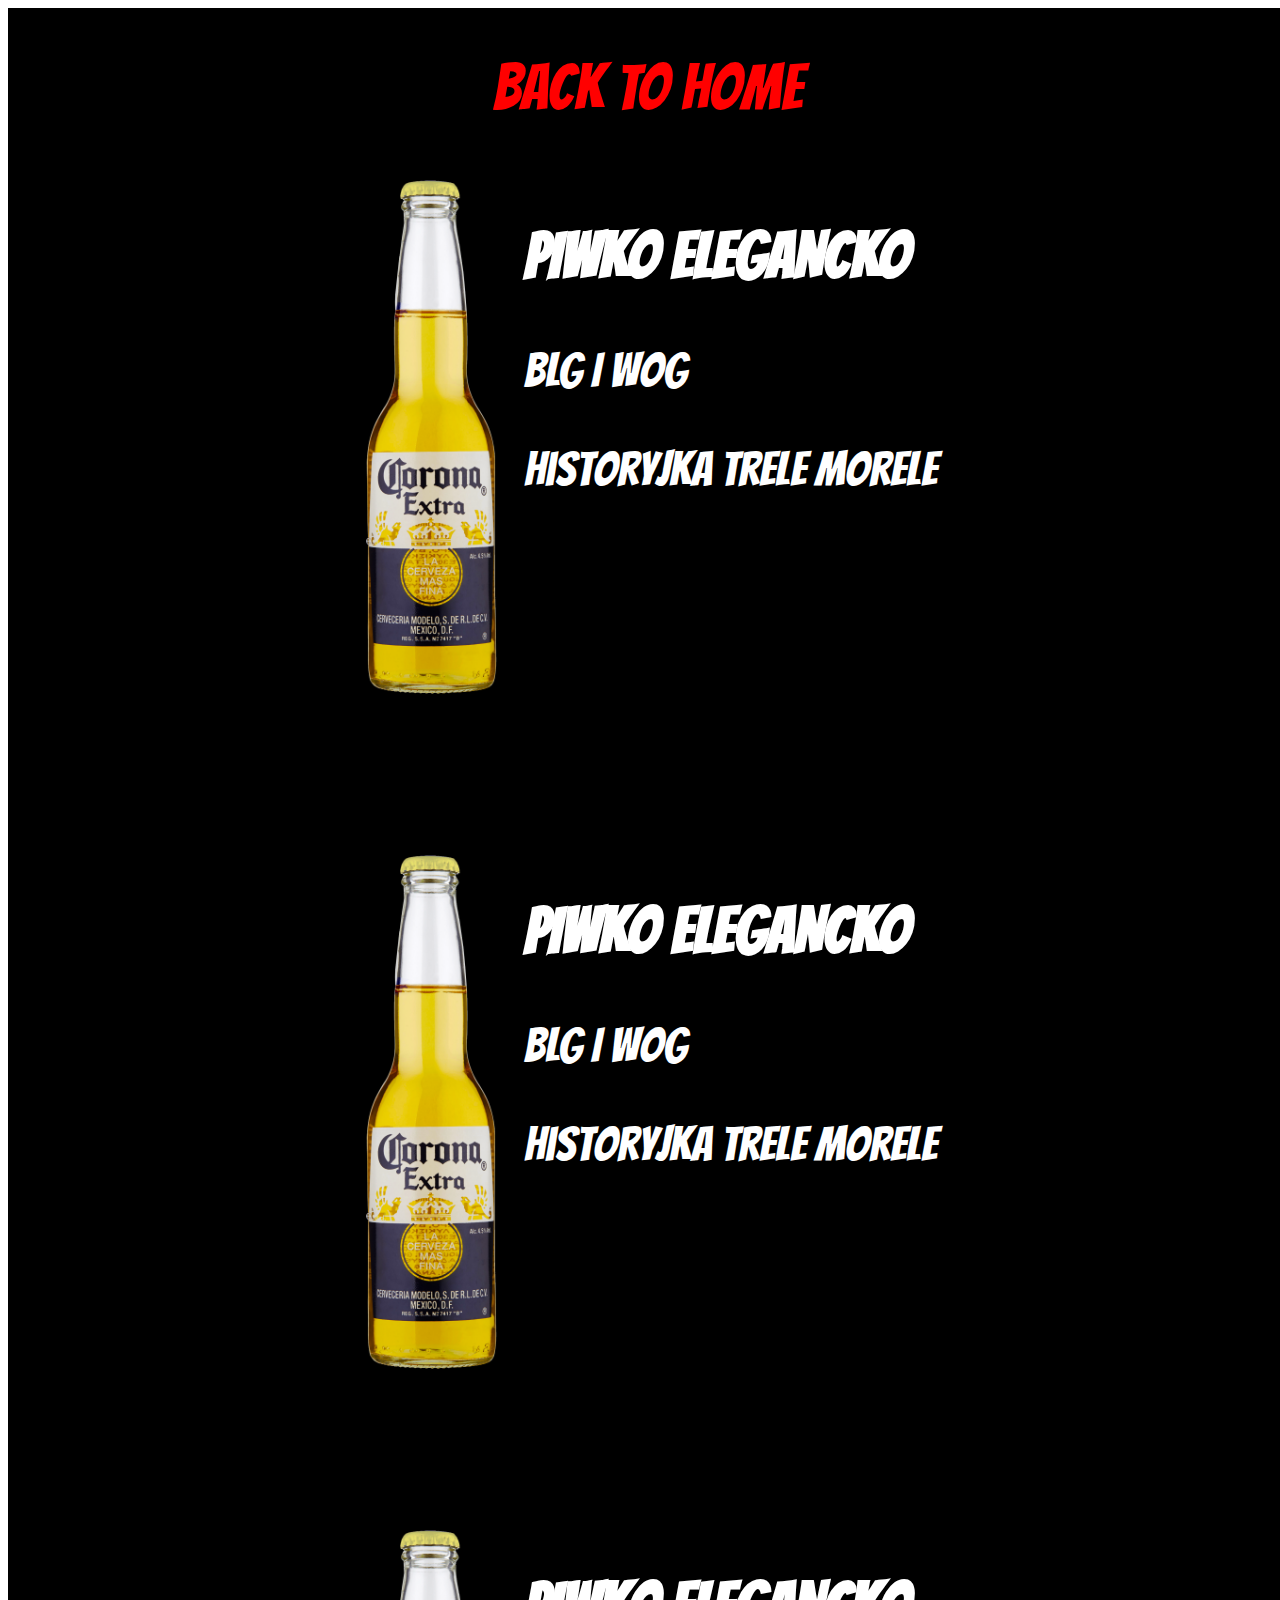
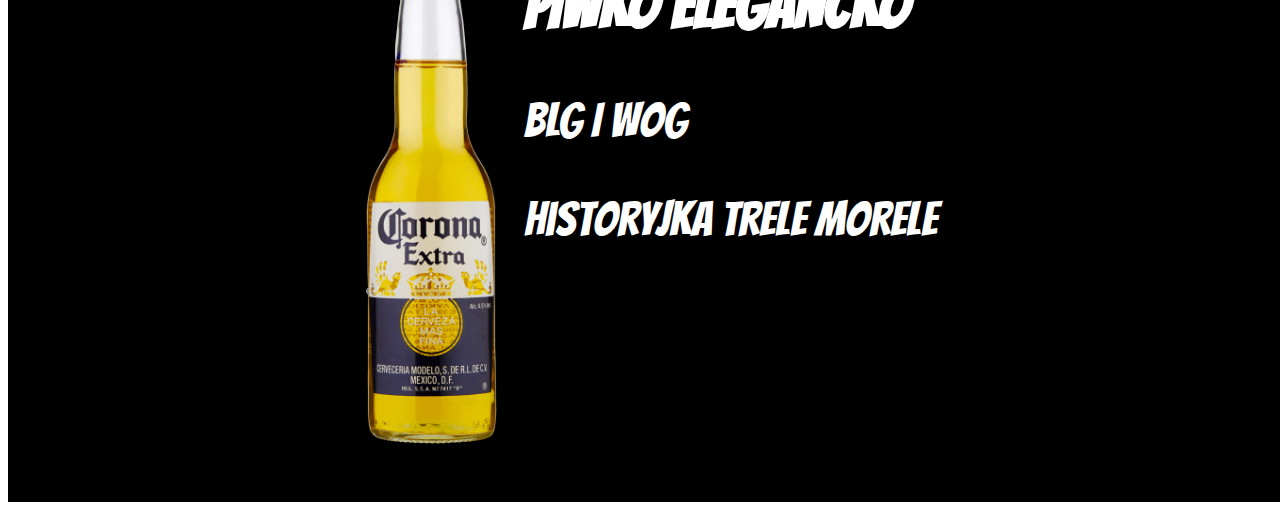
==== beers.html @ 7cee427c "content update" ====
<!DOCTYPE html>
<html lang="en">
<head>
    <meta charset="UTF-8">
    <meta http-equiv="X-UA-Compatible" content="IE=edge">
    <meta name="viewport" content="width=device-width, initial-scale=1.0">
    <link rel="stylesheet" href="styles/beerStyles.css">
    <link rel="preconnect" href="https://fonts.gstatic.com">
    <link href="https://fonts.googleapis.com/css2?family=Bangers&display=swap" rel="stylesheet">
    <title>HopeDope Homebrwery</title>
</head>
<body>
   
    



    <div class="beer-gallery">
        <a  class="back-button" href="./index.html">BACK TO HOME</a>
        <div class="card">
            <img src="./img/corona.png"/>
            <div class="textBox">
                <h2> PIWKO ELEGANCKO</h2>
                <p>BLG I WOG</p>
                <p>historyjka trele morele</p>
                
            </div>

        </div>


    </div>


    <div class="beer-gallery">
        <div class="card">
            <img src="./img/corona.png"/>
            <div class="textBox">
                <h2> PIWKO ELEGANCKO</h2>
                <p>BLG I WOG</p>
                <p>historyjka trele morele</p>
            </div>

        </div>


    </div>


    <div class="beer-gallery">
        <div class="card">
            <img src="./img/corona.png"/>
            <div class="textBox">
                <h2> PIWKO ELEGANCKO</h2>
                <p>BLG I WOG</p>
                <p>historyjka trele morele</p>
            </div>

        </div>


    </div>
    
</body>
</html>
---- styles/beerStyles.css ----
.beer-gallery{
    padding-top: 5vh;
    
    width: 100vw;
    height: 100%;
    background: black;
    display: flex;
    flex-direction: column;
    justify-content: center;
    align-items: center;
    font-family: 'Bangers', cursive;
    
    
}

.beer-gallery .card{
    
    display: flex;
    flex-direction: row;
    height: 60vh;
    background: black;
    margin-top: 5vh;
    margin-bottom: 5vh;
    margin-left: 5vh;
    margin-right: 5vh;
}

.beer-gallery .card .textBox{
    color: white;
    background: black;
    padding-left: 5px;
    padding-right: 5px;
    
}

/*small size screen */
.beer-gallery .card .textBox h2{
    font-size: 2rem;
    line-height: 2.5rem;
    
}


.beer-gallery .card .textBox p{
    font-size: 1.2rem;
    
}

.beer-gallery .card img{
    height: 100%;
   
 
}
.back-button{
    text-decoration: none;
    color: red;
    font-family: 'Bangers', cursive;
    font-size: 2rem;
}



/* ;arger screens */
@media (min-width: 400px){

    .beer-gallery .card .textBox{
        color: white;
        background: black;
        padding-left: 10px;
        padding-right: 10px;
        
    }

    .beer-gallery .card .textBox h2{
        font-size: 4rem;
        line-height: 4.5rem;
        
    }
    
    
    .beer-gallery .card .textBox p{
        font-size: 3rem;
        
    }
    .back-button{
        text-decoration: none;
        color: red;
        font-family: 'Bangers', cursive;
        font-size: 4rem;
    }


}
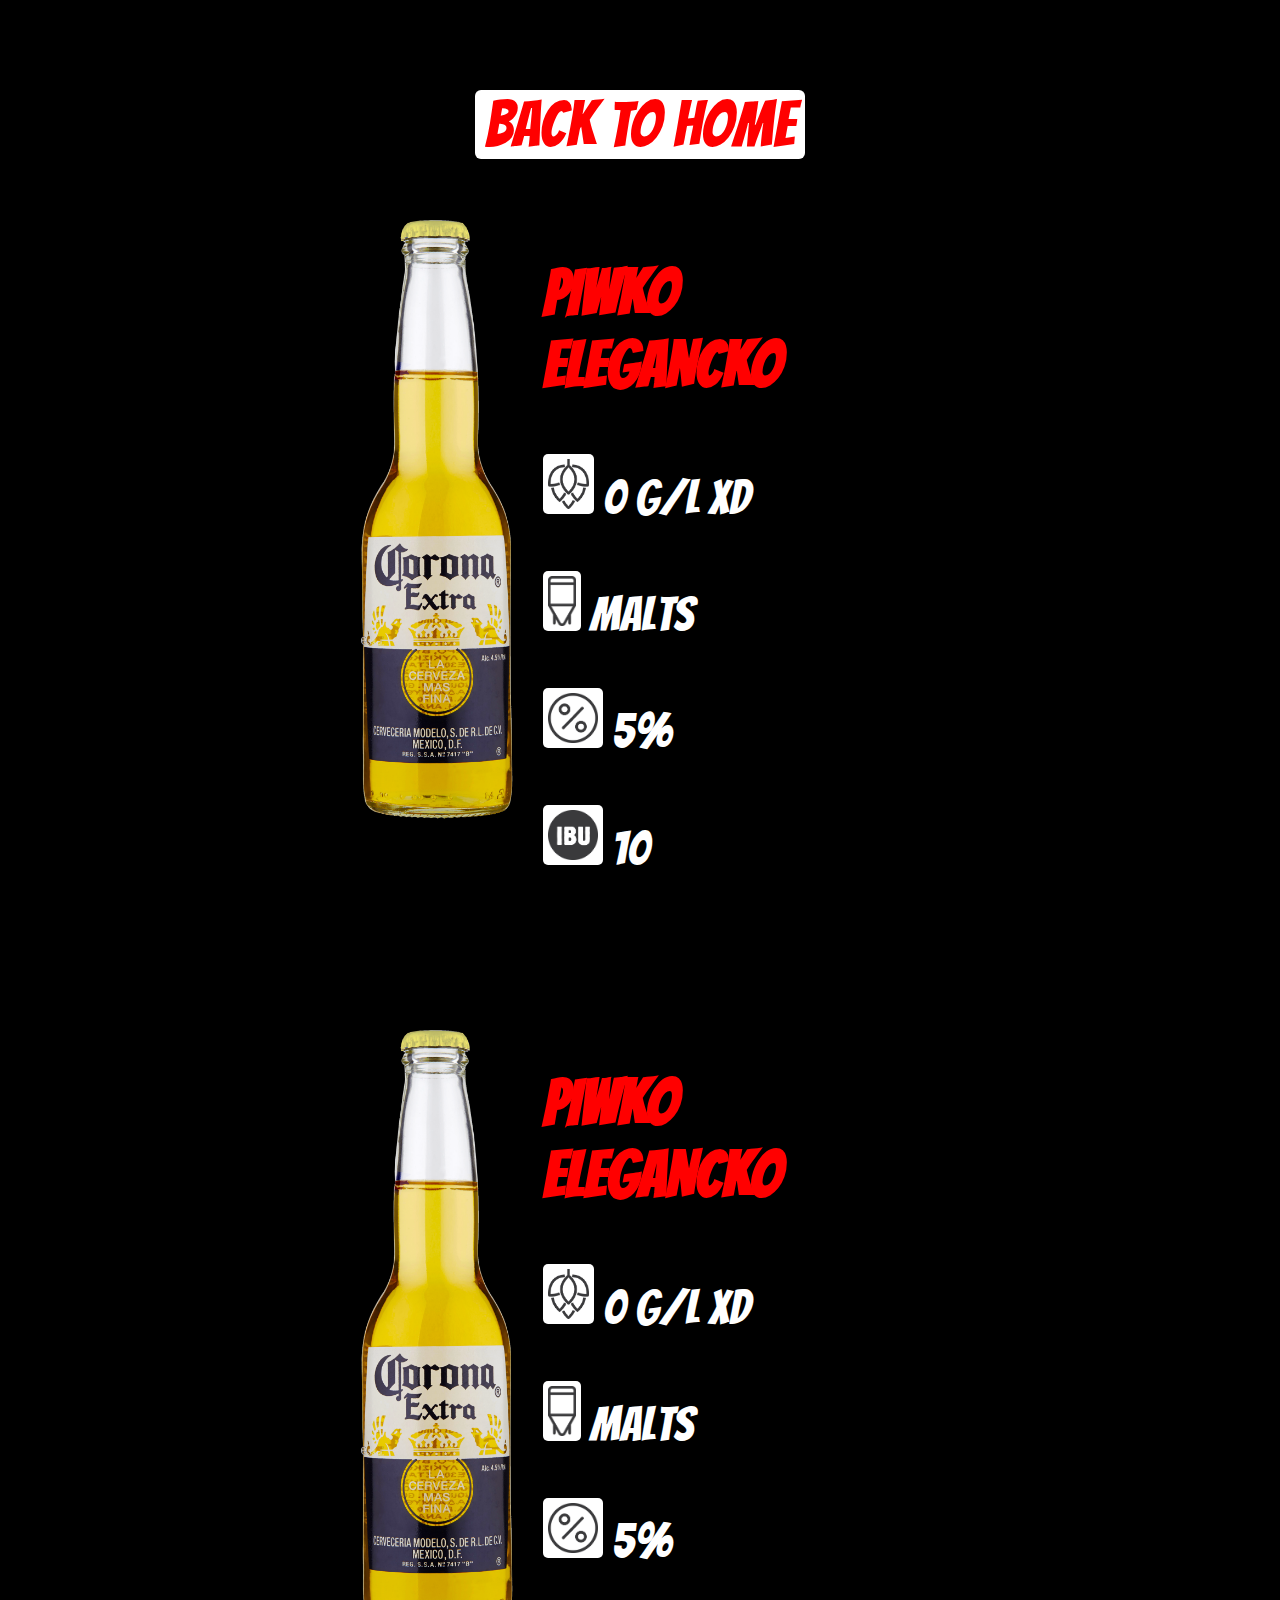
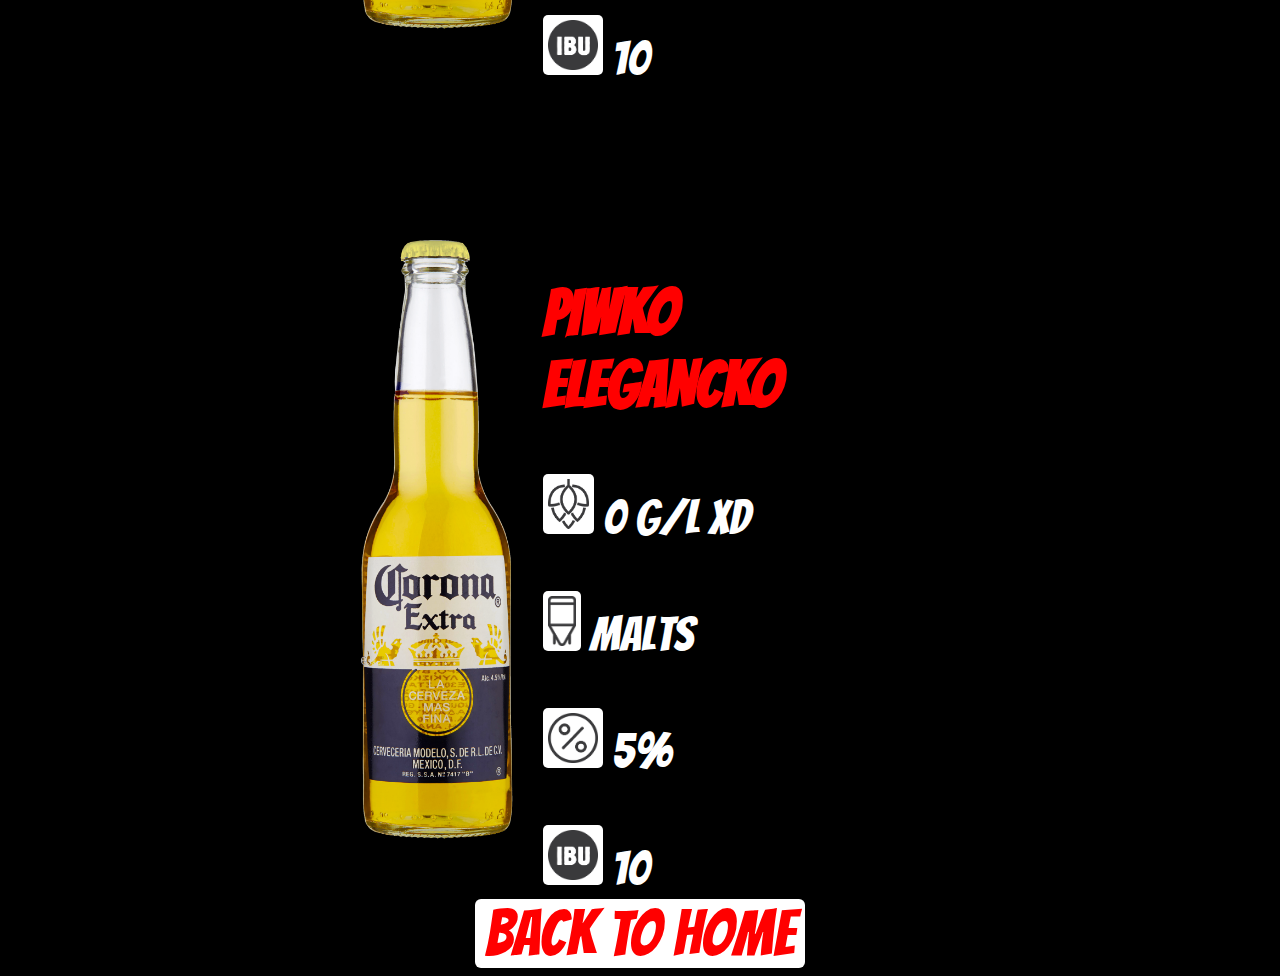
==== commit 66a095ee: "content update" ====
--- a/beers.html
+++ b/beers.html
@@ -21,9 +21,32 @@
             <img src="./img/corona.png"/>
             <div class="textBox">
                 <h2> PIWKO ELEGANCKO</h2>
-                <p>BLG I WOG</p>
-                <p>historyjka trele morele</p>
+        
+                <p><img src="./img/hop.png"/> 0 g/l xd</p>
+                <p><img src="./img/cask.png"/> malts</p>
+                <p><img src="./img/alcohol.png"/> 5%</p>
+                <p><img src="./img/ibu.png"/> 10</p>
+               
                 
+            </div>
+           
+        </div>
+
+
+    </div>
+
+
+    <div class="beer-gallery">
+        <div class="card">
+            <img src="./img/corona.png"/>
+            <div class="textBox">
+                <h2> PIWKO ELEGANCKO</h2>
+        
+                <p><img src="./img/hop.png"/> 0 g/l xd</p>
+                <p><img src="./img/cask.png"/> malts</p>
+                <p><img src="./img/alcohol.png"/> 5%</p>
+                <p><img src="./img/ibu.png"/> 10</p>
+               
             </div>
 
         </div>
@@ -37,28 +60,17 @@
             <img src="./img/corona.png"/>
             <div class="textBox">
                 <h2> PIWKO ELEGANCKO</h2>
-                <p>BLG I WOG</p>
-                <p>historyjka trele morele</p>
+        
+                <p><img src="./img/hop.png"/> 0 g/l xd</p>
+                <p><img src="./img/cask.png"/> malts</p>
+                <p><img src="./img/alcohol.png"/> 5%</p>
+                <p><img src="./img/ibu.png"/> 10</p>
+             
             </div>
 
         </div>
 
-
-    </div>
-
-
-    <div class="beer-gallery">
-        <div class="card">
-            <img src="./img/corona.png"/>
-            <div class="textBox">
-                <h2> PIWKO ELEGANCKO</h2>
-                <p>BLG I WOG</p>
-                <p>historyjka trele morele</p>
-            </div>
-
-        </div>
-
-
+        <a  class="back-button" href="./index.html">BACK TO HOME</a>
     </div>
     
 </body>
--- a/styles/beerStyles.css
+++ b/styles/beerStyles.css
@@ -1,9 +1,8 @@
-
+*{
+    background-color: black;
+}
 .beer-gallery{
-    padding-top: 5vh;
-    
-    width: 100vw;
-    height: 100%;
+    margin-top: 10vh;
     background: black;
     display: flex;
     flex-direction: column;
@@ -18,7 +17,7 @@
     
     display: flex;
     flex-direction: row;
-    height: 60vh;
+    height: 70vh;
     background: black;
     margin-top: 5vh;
     margin-bottom: 5vh;
@@ -38,13 +37,27 @@
 .beer-gallery .card .textBox h2{
     font-size: 2rem;
     line-height: 2.5rem;
+    color: red;
+    max-width: 40%;
     
 }
-
+.beer-gallery .card  p{
+    color: white;
+    font-size: 1.2rem;
+    
+}
 
 .beer-gallery .card .textBox p{
     font-size: 1.2rem;
     
+}
+
+.beer-gallery .card .textBox p img{
+    padding: 5px 5px 5px 5px;
+    height: 20px;
+    width: 20px;
+    background-color: white;
+    border-radius: 5px;
 }
 
 .beer-gallery .card img{
@@ -57,6 +70,10 @@
     color: red;
     font-family: 'Bangers', cursive;
     font-size: 2rem;
+    background: white;
+    border-radius: 6px;
+    padding-left: 10px;
+    padding-right: 10px;
 }
 
 
@@ -69,6 +86,7 @@
         background: black;
         padding-left: 10px;
         padding-right: 10px;
+        max-width: 40%;
         
     }
 
@@ -83,11 +101,21 @@
         font-size: 3rem;
         
     }
+
+    .beer-gallery .card .textBox p img{
+        height: 50px;
+        width: auto;
+        
+    }
     .back-button{
         text-decoration: none;
         color: red;
         font-family: 'Bangers', cursive;
         font-size: 4rem;
+        background: white;
+        border-radius: 6px;
+        padding-left: 10px;
+        padding-right: 10px;
     }
 
 
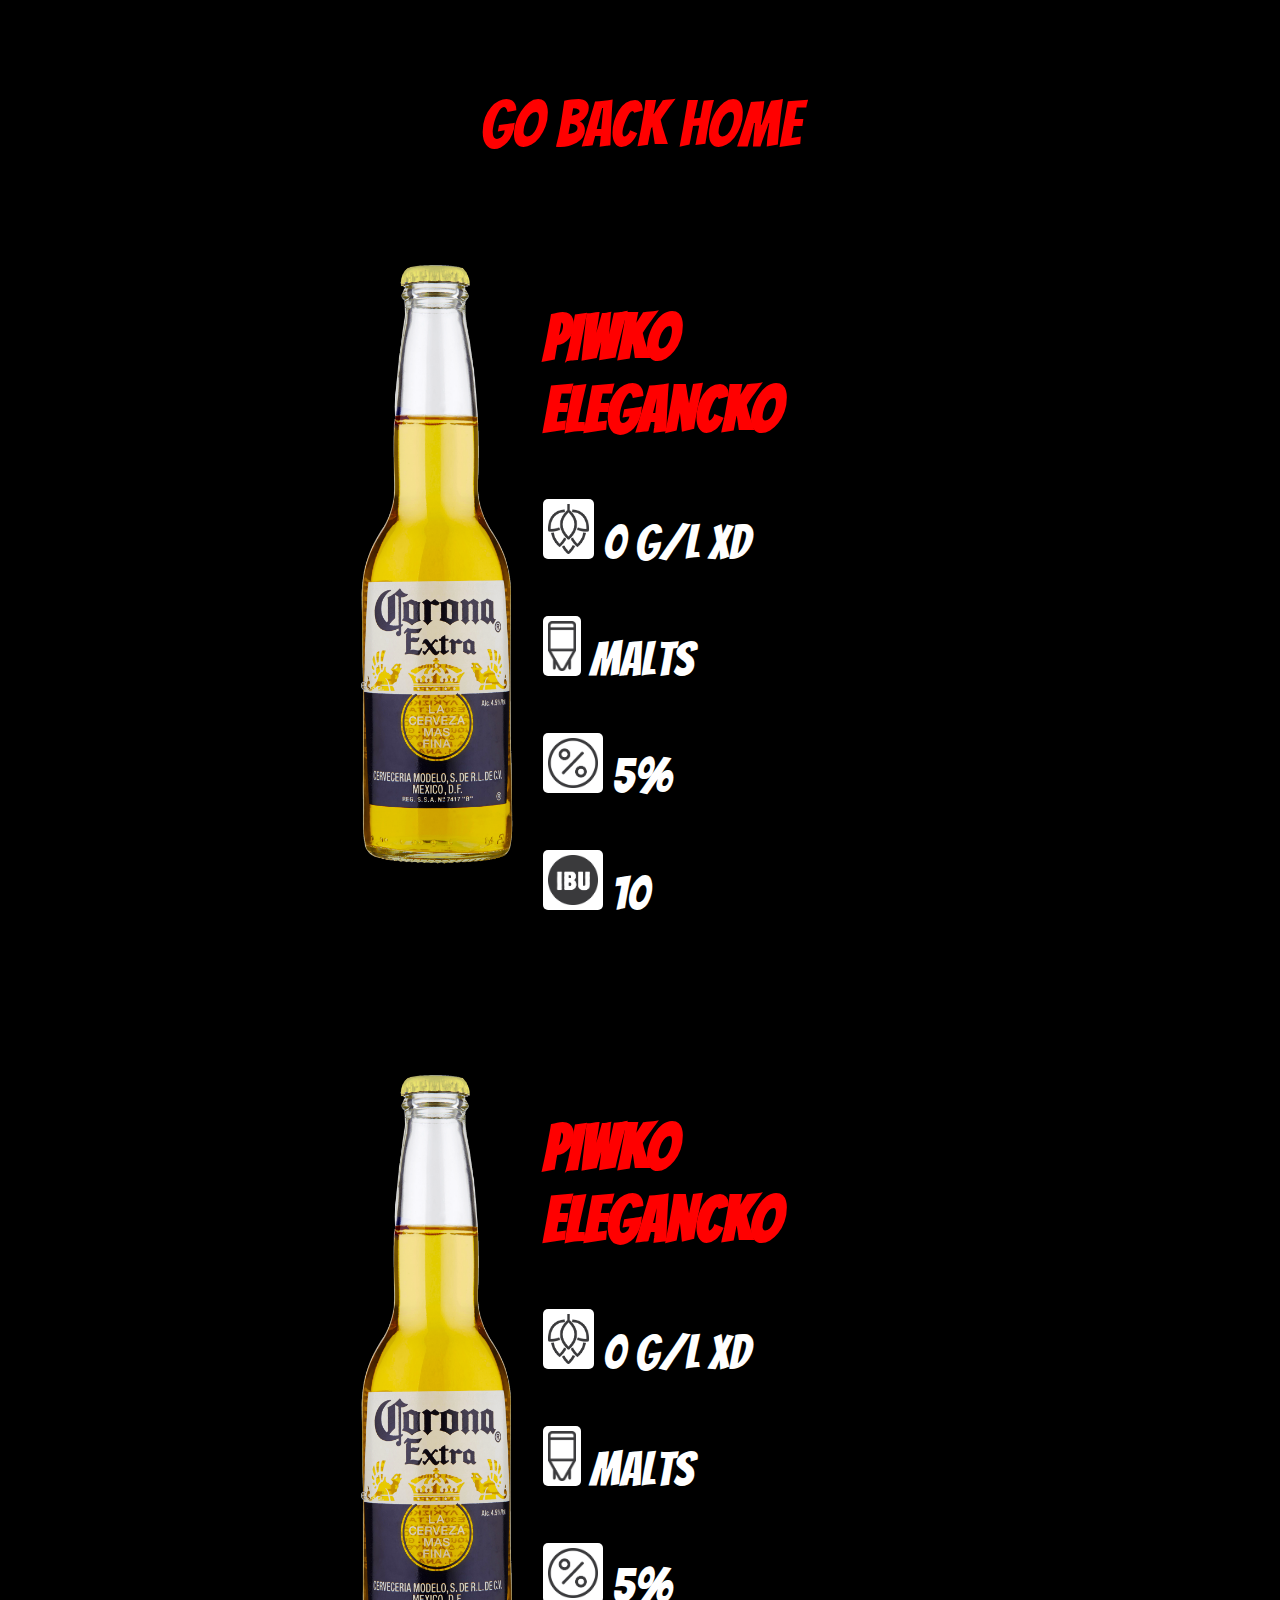
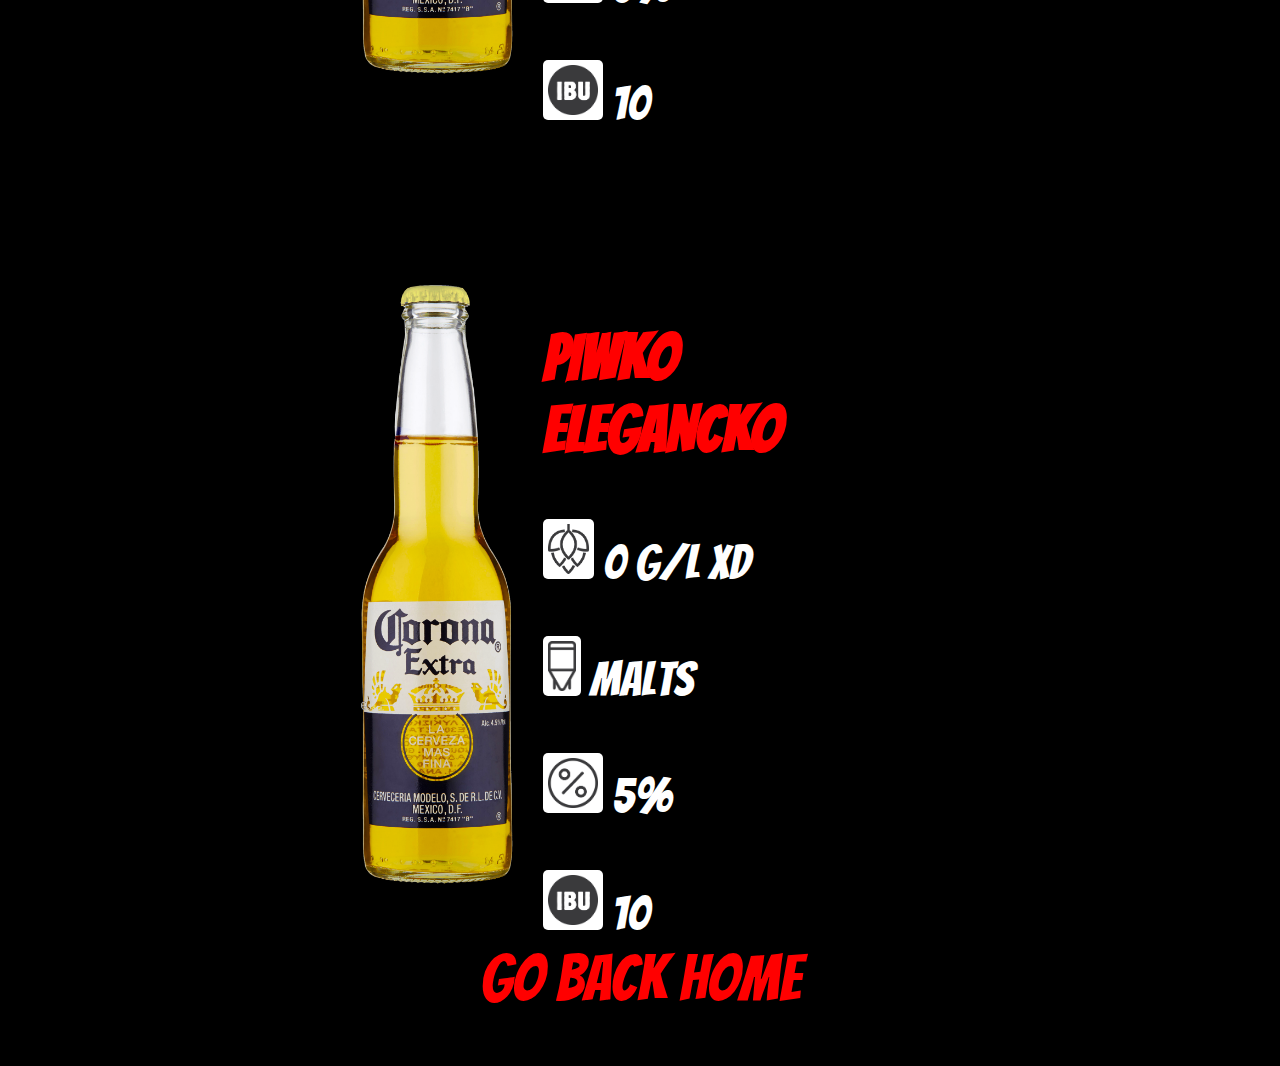
==== commit 4fd8c95e: "content update" ====
--- a/beers.html
+++ b/beers.html
@@ -16,7 +16,7 @@
 
 
     <div class="beer-gallery">
-        <a  class="back-button" href="./index.html">BACK TO HOME</a>
+        <a  class="back-button" href="./index.html">GO BACK HOME</a>
         <div class="card">
             <img src="./img/corona.png"/>
             <div class="textBox">
@@ -70,7 +70,7 @@
 
         </div>
 
-        <a  class="back-button" href="./index.html">BACK TO HOME</a>
+        <a  class="back-button" href="./index.html">GO BACK HOME</a>
     </div>
     
 </body>
--- a/styles/beerStyles.css
+++ b/styles/beerStyles.css
@@ -70,12 +70,15 @@
     color: red;
     font-family: 'Bangers', cursive;
     font-size: 2rem;
+    background: black;
+    border-radius: 6px;
+    padding-left: 20px;
+    padding-right: 20px;
+    margin-bottom: 5vh;
+}
+.back-button:hover{
     background: white;
-    border-radius: 6px;
-    padding-left: 10px;
-    padding-right: 10px;
 }
-
 
 
 /* ;arger screens */
@@ -112,10 +115,14 @@
         color: red;
         font-family: 'Bangers', cursive;
         font-size: 4rem;
+        background: black;
+        border-radius: 6px;
+        padding-left: 20px;
+        padding-right: 20px;
+        margin-bottom: 5vh;
+    }
+    .back-button:hover{
         background: white;
-        border-radius: 6px;
-        padding-left: 10px;
-        padding-right: 10px;
     }
 
 
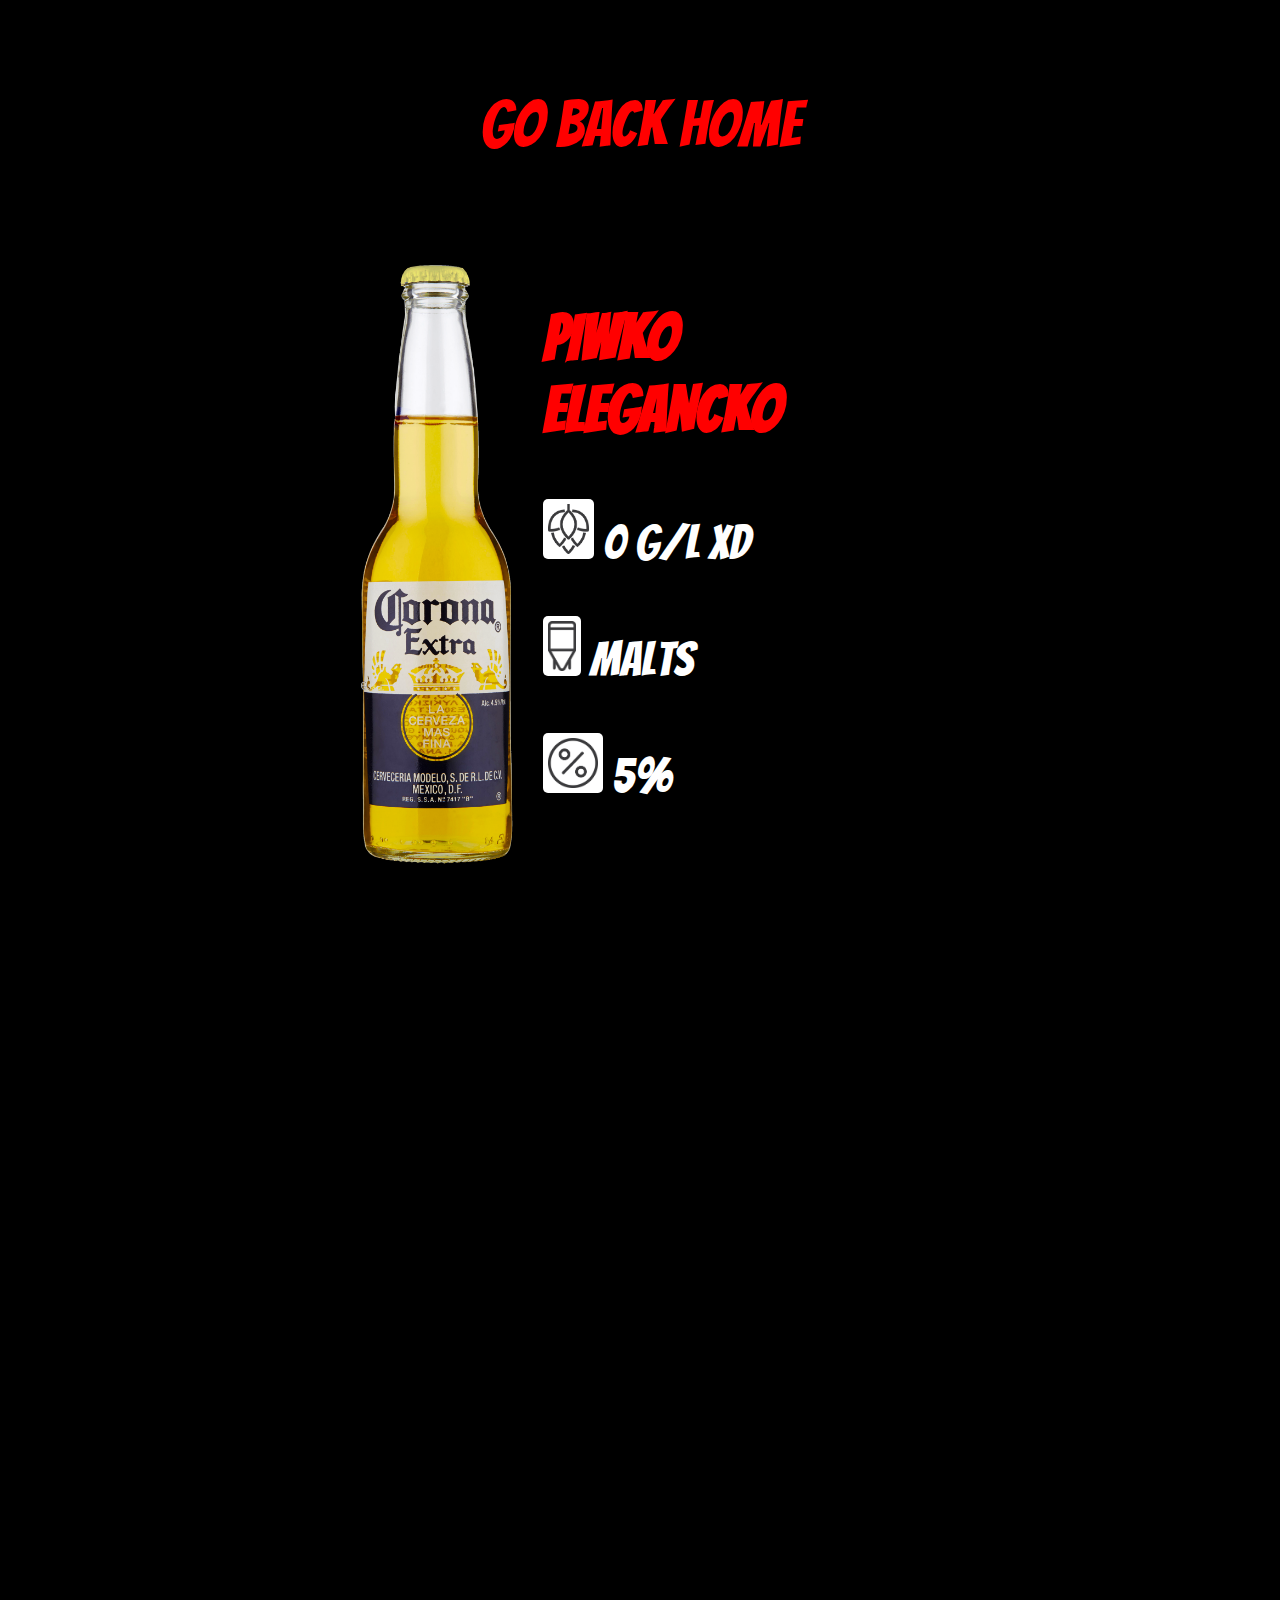
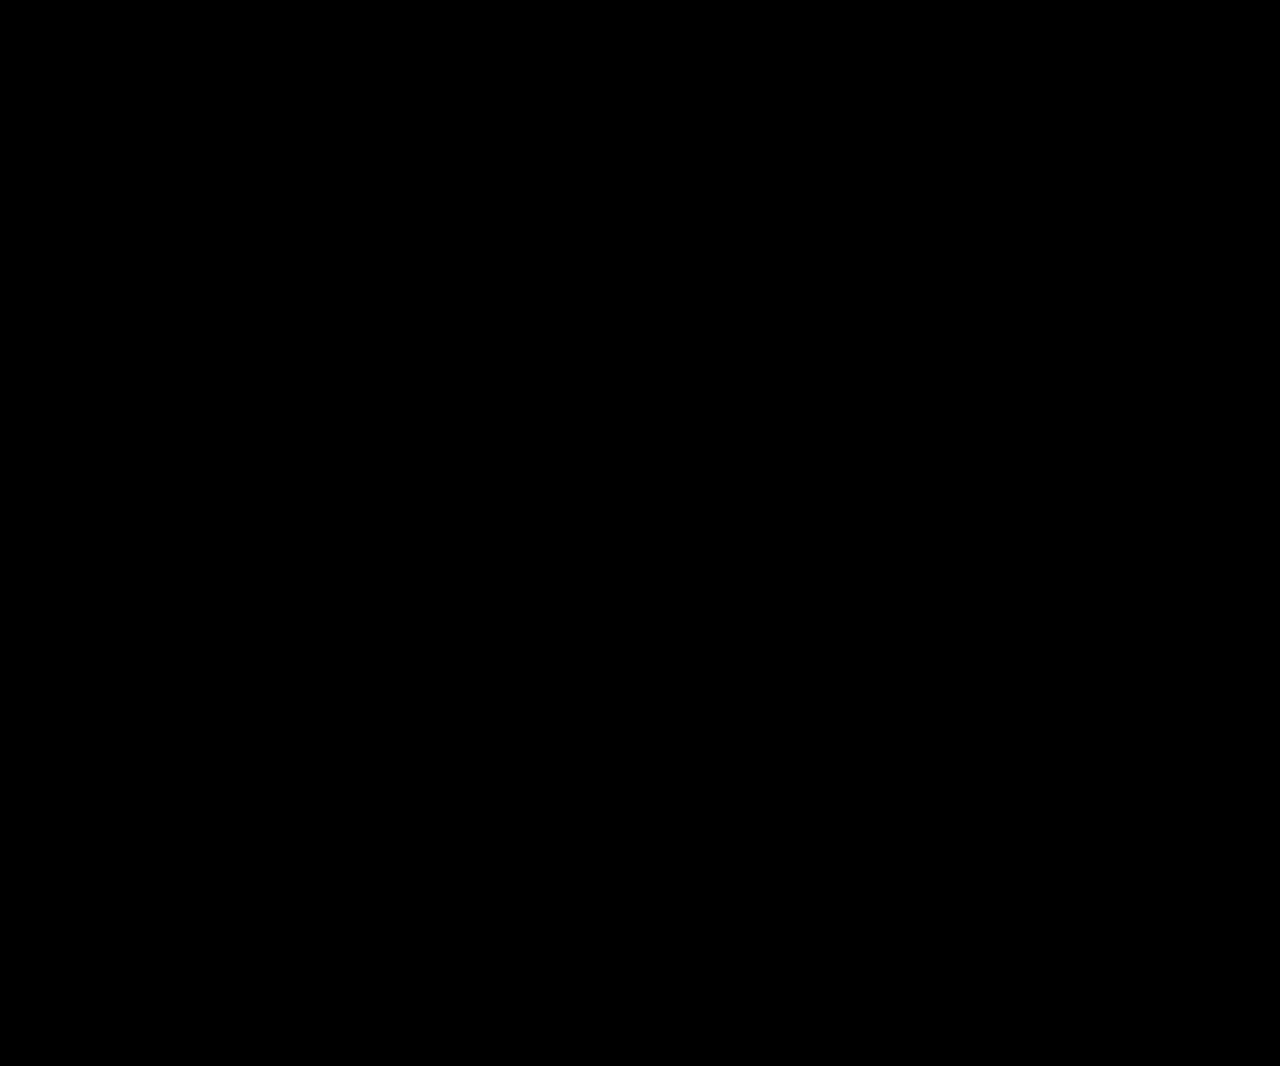
==== commit 5859dfc6: "content update" ====
--- a/beers.html
+++ b/beers.html
@@ -7,6 +7,7 @@
     <link rel="stylesheet" href="styles/beerStyles.css">
     <link rel="preconnect" href="https://fonts.gstatic.com">
     <link href="https://fonts.googleapis.com/css2?family=Bangers&display=swap" rel="stylesheet">
+    <link rel="stylesheet" href="https://unpkg.com/aos@next/dist/aos.css" />
     <title>HopeDope Homebrwery</title>
 </head>
 <body>
@@ -18,15 +19,14 @@
     <div class="beer-gallery">
         <a  class="back-button" href="./index.html">GO BACK HOME</a>
         <div class="card">
-            <img src="./img/corona.png"/>
-            <div class="textBox">
-                <h2> PIWKO ELEGANCKO</h2>
+            <img  data-aos="fade-right" src="./img/corona.png"/>
+            <div data-aos="fade-left" class="textBox">
+                <h2 data-aos="fade-left"> PIWKO ELEGANCKO</h2>
         
-                <p><img src="./img/hop.png"/> 0 g/l xd</p>
-                <p><img src="./img/cask.png"/> malts</p>
-                <p><img src="./img/alcohol.png"/> 5%</p>
-                <p><img src="./img/ibu.png"/> 10</p>
-               
+                <p data-aos="fade-left"><img src="./img/hop.png"/> 0 g/l xd</p>
+                <p data-aos="fade-left"><img src="./img/cask.png"/> malts</p>
+                <p data-aos="fade-left"><img src="./img/alcohol.png"/> 5%</p>
+                <p data-aos="fade-left"><img src="./img/ibu.png"/> 10</p>
                 
             </div>
            
@@ -38,14 +38,14 @@
 
     <div class="beer-gallery">
         <div class="card">
-            <img src="./img/corona.png"/>
-            <div class="textBox">
-                <h2> PIWKO ELEGANCKO</h2>
+            <img  data-aos="fade-right" src="./img/corona.png"/>
+            <div  class="textBox">
+                <h2 data-aos="fade-left"> PIWKO ELEGANCKO</h2>
         
-                <p><img src="./img/hop.png"/> 0 g/l xd</p>
-                <p><img src="./img/cask.png"/> malts</p>
-                <p><img src="./img/alcohol.png"/> 5%</p>
-                <p><img src="./img/ibu.png"/> 10</p>
+                <p data-aos="fade-left"><img src="./img/hop.png"/> 0 g/l xd</p>
+                <p data-aos="fade-left"><img src="./img/cask.png"/> malts</p>
+                <p data-aos="fade-left"><img src="./img/alcohol.png"/> 5%</p>
+                <p data-aos="fade-left"><img src="./img/ibu.png"/> 10</p>
                
             </div>
 
@@ -57,21 +57,29 @@
 
     <div class="beer-gallery">
         <div class="card">
-            <img src="./img/corona.png"/>
-            <div class="textBox">
-                <h2> PIWKO ELEGANCKO</h2>
+            <img  data-aos="fade-right" src="./img/corona.png"/>
+            <div  data-aos="fade-left" class="textBox">
+                <h2 data-aos="fade-left"> PIWKO ELEGANCKO</h2>
         
-                <p><img src="./img/hop.png"/> 0 g/l xd</p>
-                <p><img src="./img/cask.png"/> malts</p>
-                <p><img src="./img/alcohol.png"/> 5%</p>
-                <p><img src="./img/ibu.png"/> 10</p>
+                <p data-aos="fade-left"><img src="./img/hop.png"/> 0 g/l xd</p>
+                <p data-aos="fade-left"><img src="./img/cask.png"/> malts</p>
+                <p data-aos="fade-left"><img src="./img/alcohol.png"/> 5%</p>
+                <p data-aos="fade-left"><img src="./img/ibu.png"/> 10</p>
              
             </div>
 
         </div>
 
-        <a  class="back-button" href="./index.html">GO BACK HOME</a>
+        <a data-aos="fade-bottom"  class="back-button" href="./index.html">GO BACK HOME</a>
     </div>
-    
+
+
+    <script src="https://unpkg.com/aos@next/dist/aos.js"></script>
+    <script>
+         AOS.init({
+            delay: 200, // values from 0 to 3000, with step 50ms
+            duration: 2000, // values from 0 to 3000, with step 50ms
+         });
+    </script>
 </body>
 </html>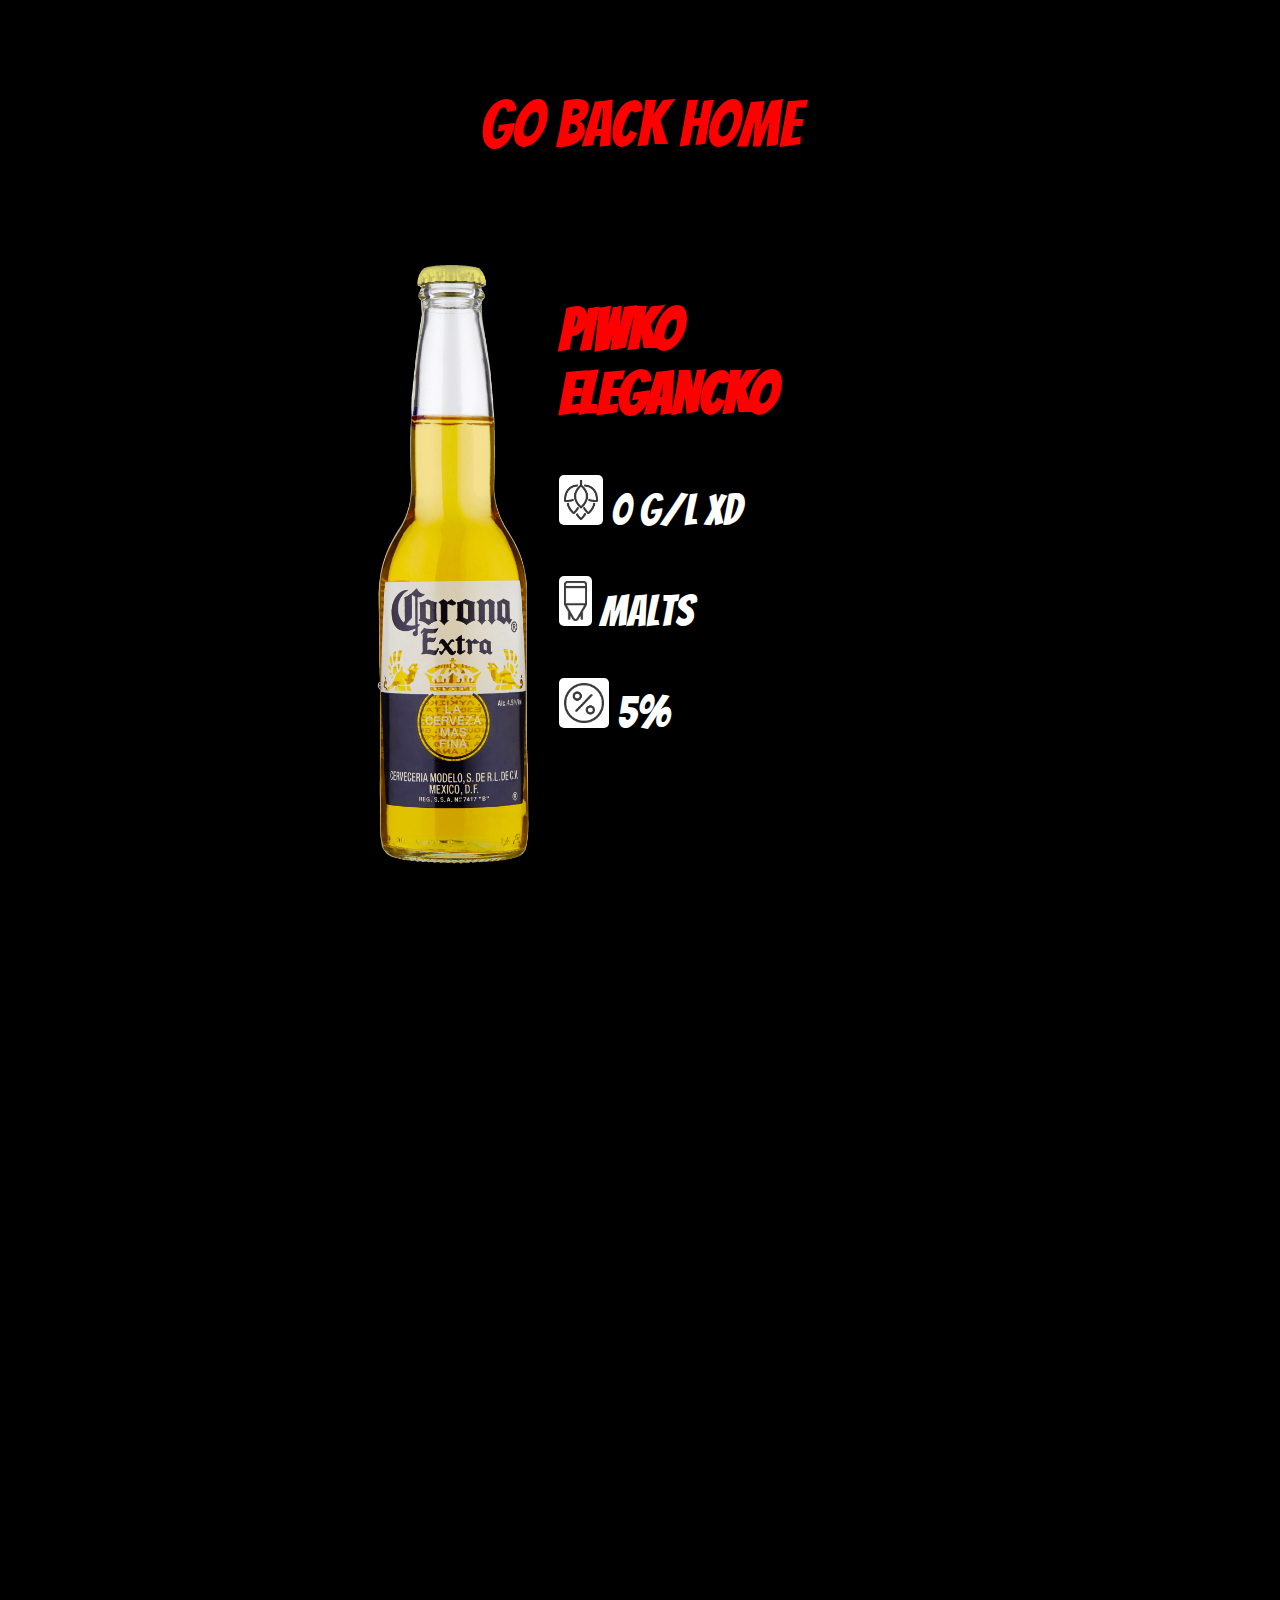
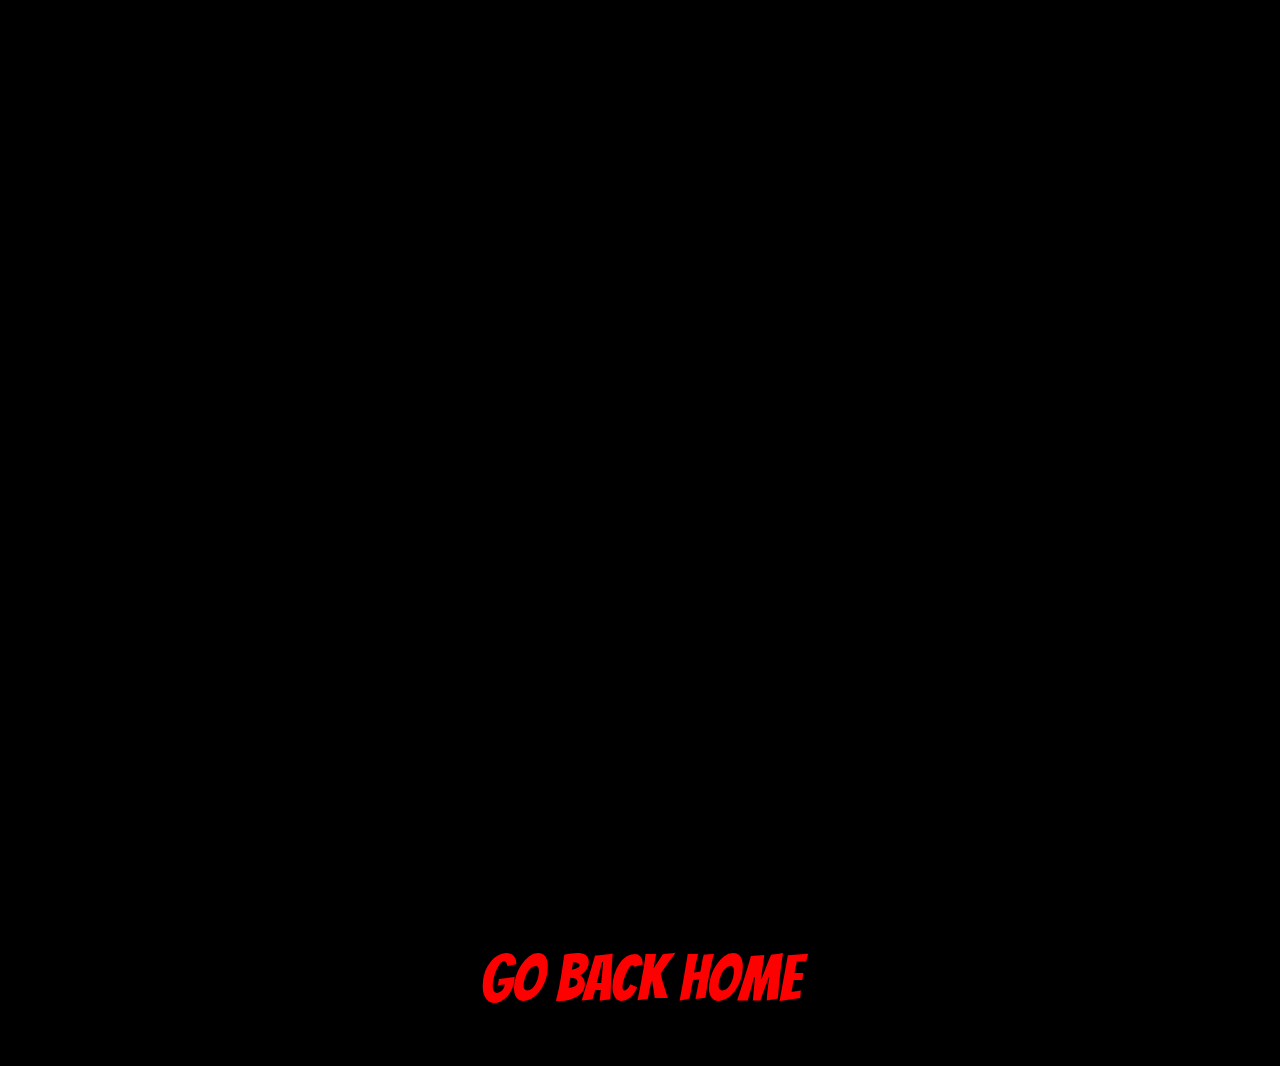
==== commit 25bdc635: "content update" ====
--- a/beers.html
+++ b/beers.html
@@ -11,9 +11,7 @@
     <title>HopeDope Homebrwery</title>
 </head>
 <body>
-   
-    
-
+ 
 
 
     <div class="beer-gallery">
@@ -70,7 +68,7 @@
 
         </div>
 
-        <a data-aos="fade-bottom"  class="back-button" href="./index.html">GO BACK HOME</a>
+        <a   class="back-button" href="./index.html">GO BACK HOME</a>
     </div>
 
 
--- a/styles/beerStyles.css
+++ b/styles/beerStyles.css
@@ -9,6 +9,7 @@
     justify-content: center;
     align-items: center;
     font-family: 'Bangers', cursive;
+    overflow: hidden;
     
     
 }
@@ -35,27 +36,27 @@
 
 /*small size screen */
 .beer-gallery .card .textBox h2{
-    font-size: 2rem;
-    line-height: 2.5rem;
+    font-size: 1.7rem;
+    line-height: 2rem;
     color: red;
     max-width: 40%;
     
 }
 .beer-gallery .card  p{
     color: white;
-    font-size: 1.2rem;
+    font-size: 1.1rem;
     
 }
 
 .beer-gallery .card .textBox p{
-    font-size: 1.2rem;
+    font-size: 1.1rem;
     
 }
 
 .beer-gallery .card .textBox p img{
     padding: 5px 5px 5px 5px;
-    height: 20px;
-    width: 20px;
+    height: 15px;
+    width: 15px;
     background-color: white;
     border-radius: 5px;
 }
@@ -81,8 +82,9 @@
 }
 
 
+
 /* ;arger screens */
-@media (min-width: 400px){
+@media (min-width: 500px){
 
     .beer-gallery .card .textBox{
         color: white;
@@ -94,19 +96,19 @@
     }
 
     .beer-gallery .card .textBox h2{
-        font-size: 4rem;
-        line-height: 4.5rem;
+        font-size: 3.7rem;
+        line-height: 4rem;
         
     }
     
     
     .beer-gallery .card .textBox p{
-        font-size: 3rem;
+        font-size: 2.7rem;
         
     }
 
     .beer-gallery .card .textBox p img{
-        height: 50px;
+        height: 40px;
         width: auto;
         
     }
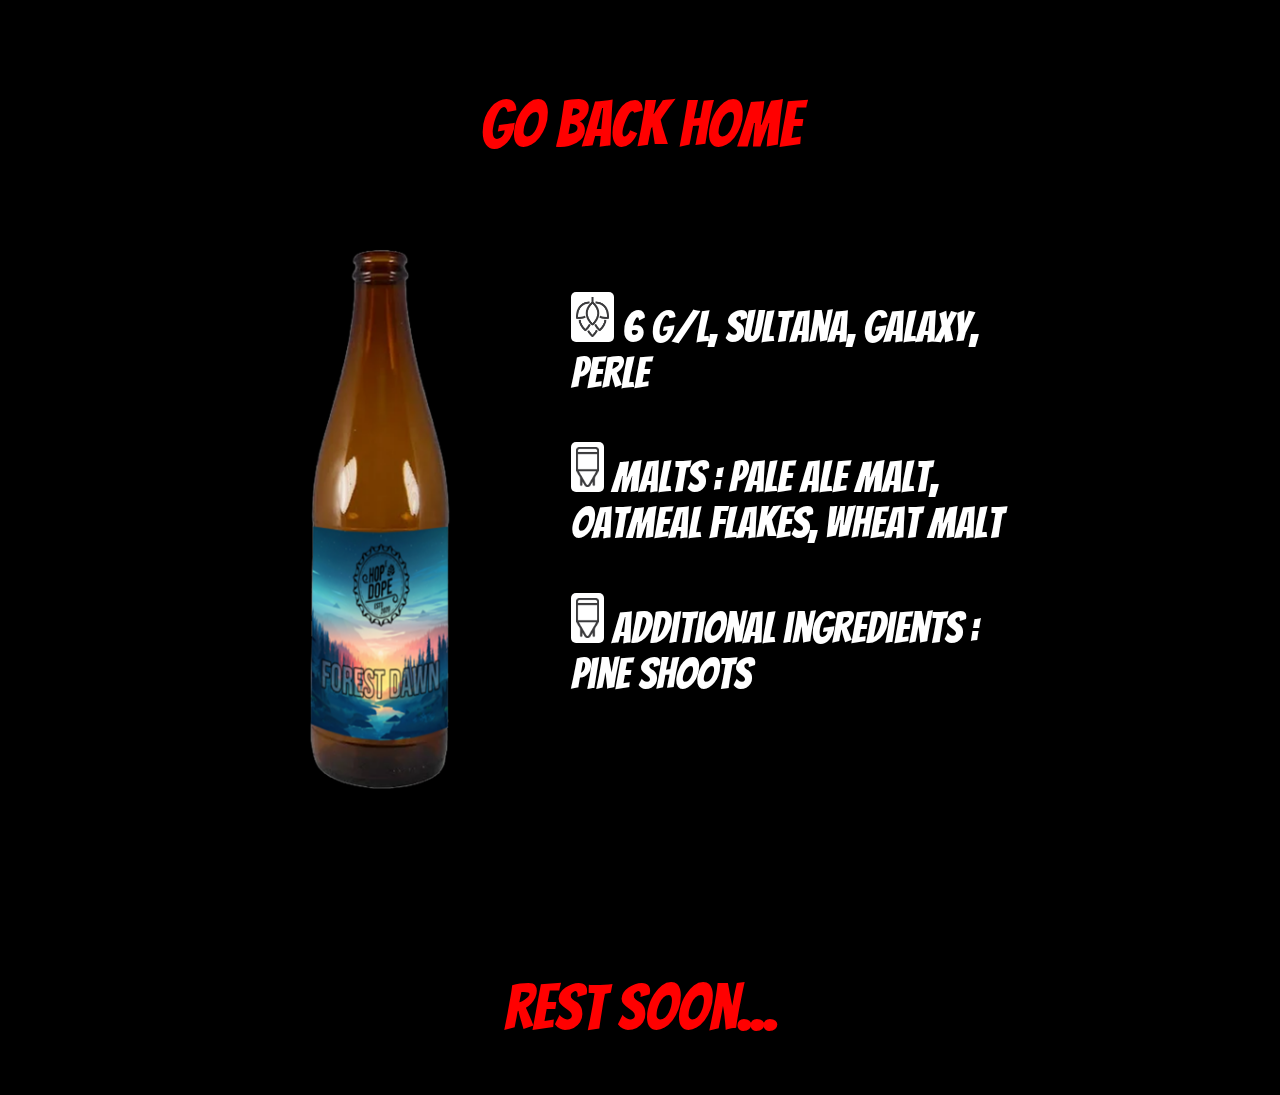
==== commit 5e7248c3: "fixed info" ====
--- a/beers.html
+++ b/beers.html
@@ -14,61 +14,28 @@
  
 
 
+
+
+
     <div class="beer-gallery">
         <a  class="back-button" href="./index.html">GO BACK HOME</a>
         <div class="card">
-            <img  data-aos="fade-right" src="./img/corona.png"/>
-            <div data-aos="fade-left" class="textBox">
-                <h2 data-aos="fade-left"> PIWKO ELEGANCKO</h2>
-        
-                <p data-aos="fade-left"><img src="./img/hop.png"/> 0 g/l xd</p>
-                <p data-aos="fade-left"><img src="./img/cask.png"/> malts</p>
-                <p data-aos="fade-left"><img src="./img/alcohol.png"/> 5%</p>
-                <p data-aos="fade-left"><img src="./img/ibu.png"/> 10</p>
+            <img  class="imageBox" data-aos="fade-right" src="./img/forest.png"/>
+            <div  data-aos="fade-left" class="textBox">
                 
-            </div>
-           
-        </div>
-
-
-    </div>
-
-
-    <div class="beer-gallery">
-        <div class="card">
-            <img  data-aos="fade-right" src="./img/corona.png"/>
-            <div  class="textBox">
-                <h2 data-aos="fade-left"> PIWKO ELEGANCKO</h2>
-        
-                <p data-aos="fade-left"><img src="./img/hop.png"/> 0 g/l xd</p>
-                <p data-aos="fade-left"><img src="./img/cask.png"/> malts</p>
-                <p data-aos="fade-left"><img src="./img/alcohol.png"/> 5%</p>
-                <p data-aos="fade-left"><img src="./img/ibu.png"/> 10</p>
                
-            </div>
-
-        </div>
-
-
-    </div>
-
-
-    <div class="beer-gallery">
-        <div class="card">
-            <img  data-aos="fade-right" src="./img/corona.png"/>
-            <div  data-aos="fade-left" class="textBox">
-                <h2 data-aos="fade-left"> PIWKO ELEGANCKO</h2>
-        
-                <p data-aos="fade-left"><img src="./img/hop.png"/> 0 g/l xd</p>
-                <p data-aos="fade-left"><img src="./img/cask.png"/> malts</p>
-                <p data-aos="fade-left"><img src="./img/alcohol.png"/> 5%</p>
-                <p data-aos="fade-left"><img src="./img/ibu.png"/> 10</p>
+                <p data-aos="fade-left"><img src="./img/hop.png"/> 6 g/l, sultana, galaxy, perle </p>
+                <p data-aos="fade-left"><img src="./img/cask.png"/> malts : pale ale malt, oatmeal flakes, wheat malt </p>
+                <p data-aos="fade-left"><img src="./img/cask.png"/> additional ingredients : pine shoots </p>
+                <p data-aos="fade-left"><img src="./img/alcohol.png"/> ABV : 5%, BLG : 12 </p>
+                <p data-aos="fade-left"><img src="./img/ibu.png"/> 40</p>
              
             </div>
 
         </div>
+        <p >rest soon...</p>
 
-        <a   class="back-button" href="./index.html">GO BACK HOME</a>
+        <a   class="back-button" href="./index.html">rest soon...</a>
     </div>
 
 
--- a/styles/beerStyles.css
+++ b/styles/beerStyles.css
@@ -23,7 +23,7 @@
     margin-top: 5vh;
     margin-bottom: 5vh;
     margin-left: 5vh;
-    margin-right: 5vh;
+   
 }
 
 .beer-gallery .card .textBox{
@@ -31,6 +31,13 @@
     background: black;
     padding-left: 5px;
     padding-right: 5px;
+    margin-left: 5vw;
+    max-width: 35vw;
+    
+}
+
+.beer-gallery .card .imageBox{
+    height: 60vh;
     
 }
 
@@ -50,6 +57,7 @@
 
 .beer-gallery .card .textBox p{
     font-size: 1.1rem;
+    padding-bottom: 2vh;
     
 }
 
@@ -91,7 +99,12 @@
         background: black;
         padding-left: 10px;
         padding-right: 10px;
-        max-width: 40%;
+        
+        margin-left : 100px;
+        
+    }
+    .beer-gallery .card .imageBox{
+        height: 60vh;
         
     }
 
@@ -104,6 +117,7 @@
     
     .beer-gallery .card .textBox p{
         font-size: 2.7rem;
+        padding-bottom:3px ;
         
     }
 
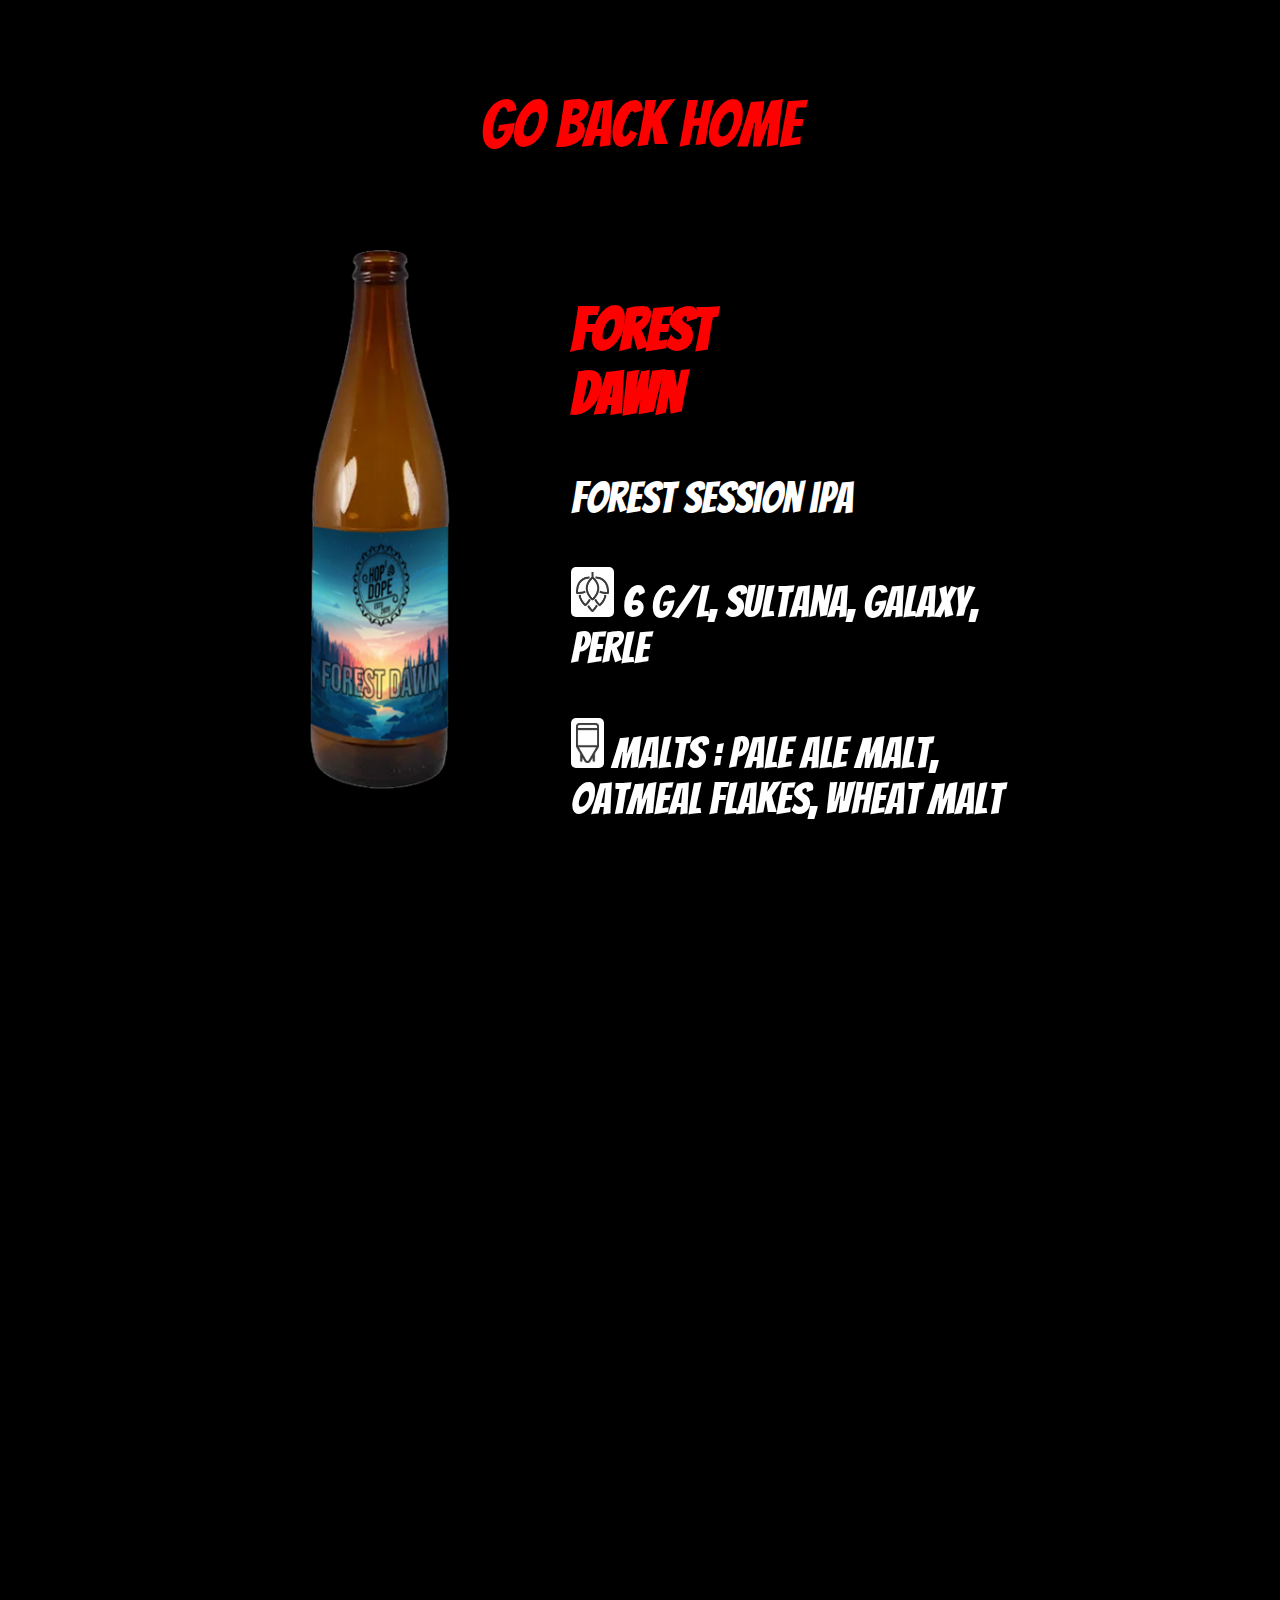
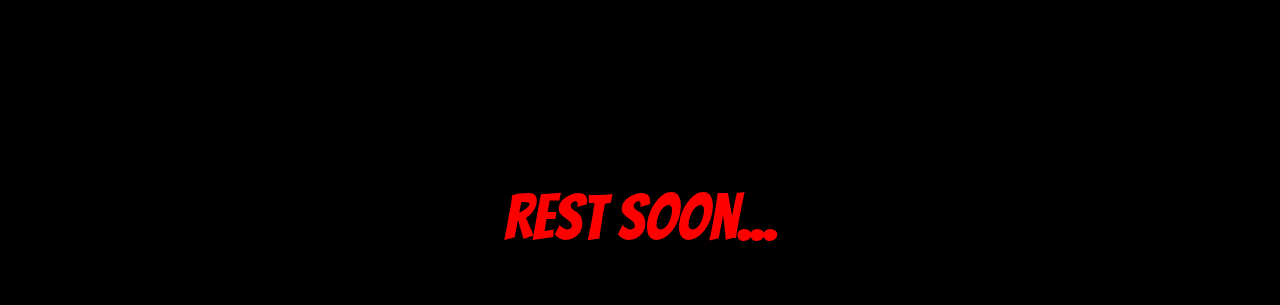
==== commit c2c8977a: "update" ====
--- a/beers.html
+++ b/beers.html
@@ -23,7 +23,8 @@
             <img  class="imageBox" data-aos="fade-right" src="./img/forest.png"/>
             <div  data-aos="fade-left" class="textBox">
                 
-               
+                <h2>FOREST DAWN </h2>
+                <p>forest session ipa</p>
                 <p data-aos="fade-left"><img src="./img/hop.png"/> 6 g/l, sultana, galaxy, perle </p>
                 <p data-aos="fade-left"><img src="./img/cask.png"/> malts : pale ale malt, oatmeal flakes, wheat malt </p>
                 <p data-aos="fade-left"><img src="./img/cask.png"/> additional ingredients : pine shoots </p>
@@ -33,11 +34,32 @@
             </div>
 
         </div>
+   
+    </div>
+
+    
+    <div class="beer-gallery">
+        
+        <div class="card">
+           
+            <img  class="imageBox" data-aos="fade-right" src="./img/regułaprzekory.png"/>
+            <div  data-aos="fade-left" class="textBox">
+                <h2>REGUŁA PRZEKORY </h2>
+                <p>dandelion bitter</p>
+               
+                <p data-aos="fade-left"><img src="./img/hop.png"/>   denali(dry hopping), saaz </p>
+                <p data-aos="fade-left"><img src="./img/cask.png"/> malts : pilsner malt, munich malt, caramel  </p>
+                <p data-aos="fade-left"><img src="./img/cask.png"/> additional ingredients : dandelion flakes </p>
+                <p data-aos="fade-left"><img src="./img/alcohol.png"/> ABV : 7%, BLG : 16 </p>
+                <p data-aos="fade-left"><img src="./img/ibu.png"/> 80</p>
+             
+            </div>
+
+        </div>
         <p >rest soon...</p>
 
         <a   class="back-button" href="./index.html">rest soon...</a>
     </div>
-
 
     <script src="https://unpkg.com/aos@next/dist/aos.js"></script>
     <script>
